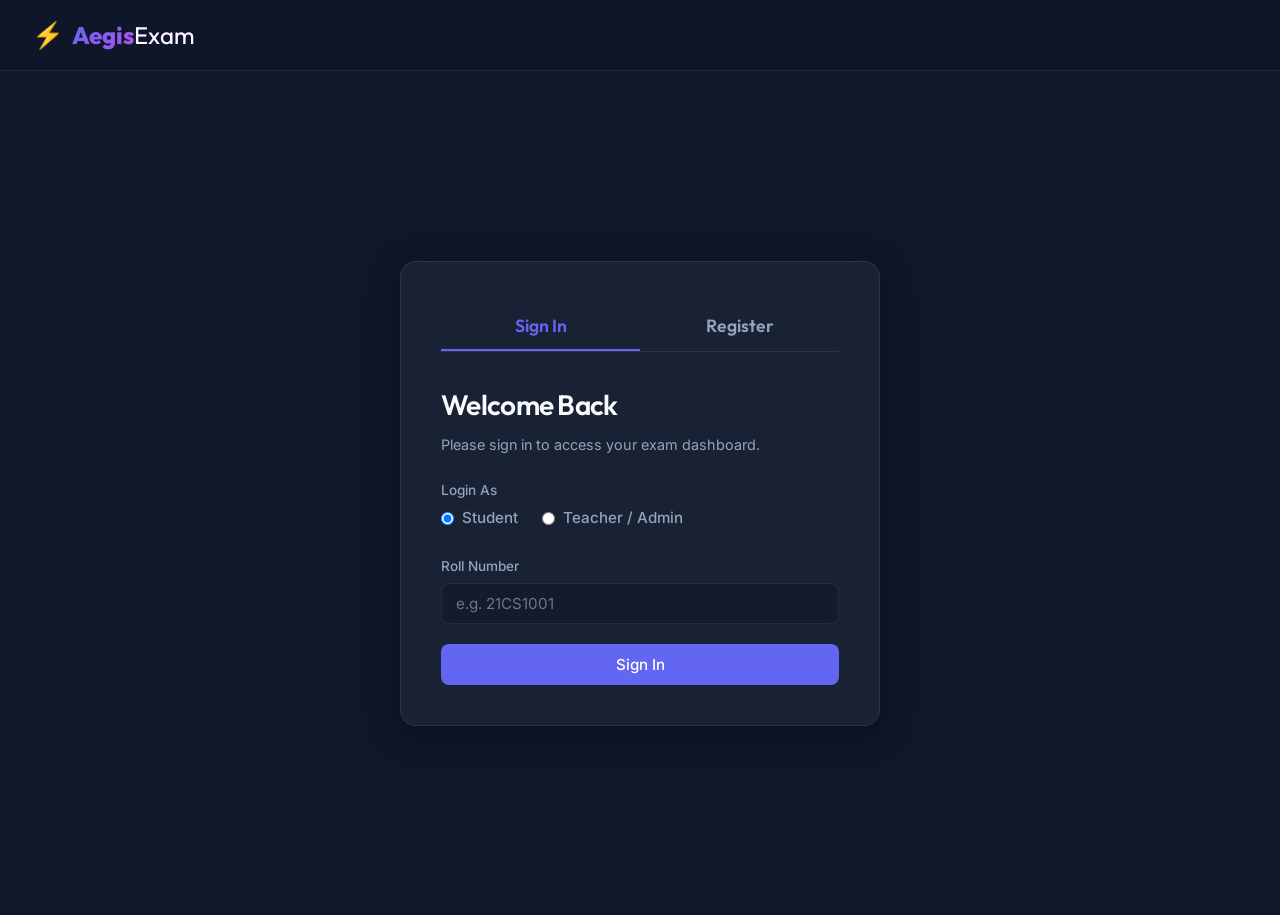
==== static/index.html @ 2f104bfb "Add cache-busting queries to styles and scripts" ====
<!DOCTYPE html>
<html lang="en">
<head>
    <meta charset="UTF-8">
    <meta name="viewport" content="width=device-width, initial-scale=1.0">
    <title>Secure Online Examination Portal</title>
    <!-- Google Fonts Outfit & Inter -->
    <link rel="preconnect" href="https://fonts.googleapis.com">
    <link rel="preconnect" href="https://fonts.gstatic.com" crossorigin>
    <link href="https://fonts.googleapis.com/css2?family=Inter:wght@300;400;500;600;700&family=Outfit:wght@400;500;600;700;800&display=swap" rel="stylesheet">
    <link rel="stylesheet" href="/static/css/styles.css?v=1.0.2">
</head>
<body class="dark-theme">
    <!-- Header/Navigation Bar -->
    <header class="app-header">
        <div class="logo">
            <span class="logo-icon">⚡</span>
            <span class="logo-text">Aegis<span>Exam</span></span>
        </div>
        <div class="header-right">
            <span id="connection-badge" class="badge badge-success hidden">Online</span>
            <span id="user-info" class="hidden">
                <span id="user-name">Loading...</span>
                <span id="user-role-badge" class="role-badge">Student</span>
            </span>
            <button id="logout-btn" class="btn btn-outline btn-sm hidden">Logout</button>
        </div>
    </header>

    <!-- Main Container -->
    <main class="app-container">
        
        <!-- ================= AUTH VIEW ================= -->
        <section id="view-auth" class="view">
            <div class="auth-card glass">
                <div class="auth-tabs">
                    <button class="auth-tab active" onclick="switchAuthTab('login')">Sign In</button>
                    <button class="auth-tab" onclick="switchAuthTab('register')">Register</button>
                </div>
                
                <!-- Login Form -->
                <form id="login-form" class="auth-form active">
                    <h2>Welcome Back</h2>
                    <p class="subtitle">Please sign in to access your exam dashboard.</p>
                    
                    <div class="form-group">
                        <label>Login As</label>
                        <div style="display: flex; gap: 1.5rem; margin-bottom: 1rem;">
                            <label style="display: inline-flex; align-items: center; gap: 0.5rem; cursor: pointer; font-size: 0.95rem;">
                                <input type="radio" name="login-role" value="student" checked onchange="toggleLoginFields('student')"> Student
                            </label>
                            <label style="display: inline-flex; align-items: center; gap: 0.5rem; cursor: pointer; font-size: 0.95rem;">
                                <input type="radio" name="login-role" value="teacher" onchange="toggleLoginFields('teacher')"> Teacher / Admin
                            </label>
                        </div>
                    </div>

                    <!-- Student Login Fields -->
                    <div id="login-student-fields">
                        <div class="form-group">
                            <label for="login-roll">Roll Number</label>
                            <input type="text" id="login-roll" required placeholder="e.g. 21CS1001">
                        </div>
                    </div>

                    <!-- Teacher Login Fields -->
                    <div id="login-teacher-fields" class="hidden">
                        <div class="form-group">
                            <label for="login-email">Email Address</label>
                            <input type="email" id="login-email" placeholder="name@college.edu">
                        </div>
                        <div class="form-group">
                            <label for="login-password">Password</label>
                            <input type="password" id="login-password" placeholder="••••••••">
                        </div>
                    </div>
                    
                    <button type="submit" class="btn btn-primary btn-block">Sign In</button>
                </form>

                <!-- Registration Form -->
                <form id="register-form" class="auth-form">
                    <h2>Create Account</h2>
                    <p class="subtitle">Join as a teacher to schedule exams, or as a student to take them.</p>
                    
                    <div class="form-group">
                        <label>Account Role</label>
                        <div class="role-selector" style="margin-bottom: 1.25rem;">
                            <label class="role-option">
                                <input type="radio" name="reg-role" value="student" checked onchange="toggleRegFields('student')">
                                <span class="role-box">
                                    <span class="role-title">Student</span>
                                    <span class="role-desc">Attempt assigned exams and view results</span>
                                </span>
                            </label>
                            <label class="role-option">
                                <input type="radio" name="reg-role" value="teacher" onchange="toggleRegFields('teacher')">
                                <span class="role-box">
                                    <span class="role-title">Teacher / Admin</span>
                                    <span class="role-desc">Create exams, manage questions, monitor live</span>
                                </span>
                            </label>
                        </div>
                    </div>

                    <div class="form-group">
                        <label for="reg-name">Full Name</label>
                        <input type="text" id="reg-name" required placeholder="John Doe">
                    </div>

                    <!-- Student Registration Fields -->
                    <div id="reg-student-fields">
                        <div class="form-group">
                            <label for="reg-roll">Roll Number</label>
                            <input type="text" id="reg-roll" required placeholder="e.g. 21CS1001">
                        </div>
                        <div class="form-row">
                            <div class="form-group col-6">
                                <label for="reg-section">Section</label>
                                <input type="text" id="reg-section" required placeholder="e.g. A">
                            </div>
                            <div class="form-group col-6">
                                <label for="reg-year">Year</label>
                                <input type="text" id="reg-year" required placeholder="e.g. 3rd Year">
                            </div>
                        </div>
                    </div>

                    <!-- Teacher Registration Fields -->
                    <div id="reg-teacher-fields" class="hidden">
                        <div class="form-group">
                            <label for="reg-email">Email Address</label>
                            <input type="email" id="reg-email" placeholder="john.doe@college.edu">
                        </div>
                        <div class="form-group">
                            <label for="reg-password">Password</label>
                            <input type="password" id="reg-password" placeholder="Min 6 characters">
                        </div>
                    </div>

                    <button type="submit" class="btn btn-primary btn-block">Register Account</button>
                </form>
            </div>
        </section>

        <!-- ================= STUDENT DASHBOARD ================= -->
        <section id="view-student-dash" class="view hidden">
            <div class="dashboard-header">
                <div>
                    <h1>Student Portal</h1>
                    <p class="subtitle">View and attempt your scheduled exams.</p>
                </div>
            </div>
            <div id="student-exam-list" class="grid-container">
                <!-- Exam Cards dynamic -->
            </div>
        </section>

        <!-- ================= STUDENT EXAM SCREEN ================= -->
        <section id="view-student-exam" class="view hidden">
            <!-- Fullscreen Prompt Overlay -->
            <div id="fullscreen-overlay" class="overlay glass hidden">
                <div class="modal-card text-center">
                    <h2>Mandatory Fullscreen Mode</h2>
                    <p>This examination requires you to enter full-screen mode to prevent cheating.</p>
                    <p class="warning-text">⚠️ Exiting fullscreen or changing tabs at any point will automatically submit your exam.</p>
                    <button id="enter-fullscreen-btn" class="btn btn-primary">Enter Fullscreen & Begin</button>
                </div>
            </div>

            <!-- Main Test UI -->
            <div class="exam-layout">
                <div class="exam-main">
                    <div class="exam-navbar glass">
                        <div class="exam-title-info">
                            <h2 id="student-exam-title">Exam Title</h2>
                            <span class="badge badge-info" id="student-exam-meta">Q1 of 10</span>
                        </div>
                        <div class="exam-timer-container">
                            <span class="timer-label">Time Remaining:</span>
                            <span id="exam-timer" class="timer-val">00:00:00</span>
                        </div>
                    </div>

                    <!-- Question Card -->
                    <div id="question-card" class="question-card glass">
                        <div class="question-header">
                            <span class="question-num" id="q-num-badge">Question 1</span>
                            <span class="question-marks" id="q-marks-badge">Marks: 1.0</span>
                        </div>
                        
                        <div class="question-body">
                            <p id="question-text" class="question-text">Loading question...</p>
                            <div id="question-image-container" class="question-image-container hidden">
                                <img id="question-image" src="" alt="Question diagram">
                            </div>
                        </div>

                        <div class="question-options" id="options-container">
                            <!-- Shuffled options will go here -->
                        </div>
                    </div>

                    <!-- Bottom Nav Controls -->
                    <div class="exam-controls">
                        <button id="prev-q-btn" class="btn btn-outline">Previous</button>
                        <button id="mark-review-btn" class="btn btn-warning-outline">Mark for Review</button>
                        <button id="save-next-btn" class="btn btn-primary">Save & Next</button>
                        <button id="submit-exam-btn" class="btn btn-danger">Submit Exam</button>
                    </div>
                </div>

                <!-- Right Side Question Navigator -->
                <div class="exam-sidebar glass">
                    <h3>Exam Navigator</h3>
                    <div class="nav-legend">
                        <span class="legend-item"><span class="legend-dot status-answered"></span> Answered</span>
                        <span class="legend-item"><span class="legend-dot status-unanswered"></span> Unanswered</span>
                        <span class="legend-item"><span class="legend-dot status-review"></span> Review</span>
                    </div>
                    <div class="question-grid" id="question-grid">
                        <!-- Navigation Grid 1 2 3 ... -->
                    </div>
                    <div class="sidebar-footer">
                        <div class="student-profile-summary">
                            <p><strong>Candidate:</strong> <span id="candidate-name">Student</span></p>
                            <p><strong>Status:</strong> <span id="exam-conn-status">Syncing...</span></p>
                        </div>
                    </div>
                </div>
            </div>
        </section>

        <!-- ================= STUDENT RESULT SCREEN ================= -->
        <section id="view-student-result" class="view hidden">
            <div class="result-container">
                <div class="result-header glass text-center">
                    <div class="result-icon-badge" id="result-icon">🎓</div>
                    <h1 id="result-exam-title">Exam Completed</h1>
                    <p class="subtitle" id="result-submission-msg">Your attempt has been successfully evaluated.</p>
                    
                    <div class="score-radial-container">
                        <div class="score-circle">
                            <span class="score-num" id="result-score">0.0 / 0.0</span>
                            <span class="score-pct" id="result-percentage">0%</span>
                        </div>
                    </div>
                </div>

                <div class="stats-grid">
                    <div class="stat-card glass">
                        <span class="stat-val" id="stat-total-q">0</span>
                        <span class="stat-lbl">Total Questions</span>
                    </div>
                    <div class="stat-card glass">
                        <span class="stat-val text-success" id="stat-correct-q">0</span>
                        <span class="stat-lbl">Correct Answers</span>
                    </div>
                    <div class="stat-card glass">
                        <span class="stat-val text-danger" id="stat-incorrect-q">0</span>
                        <span class="stat-lbl">Wrong Answers</span>
                    </div>
                    <div class="stat-card glass">
                        <span class="stat-val text-warning" id="stat-unattempted-q">0</span>
                        <span class="stat-lbl">Unattempted</span>
                    </div>
                    <div class="stat-card glass">
                        <span class="stat-val" id="stat-time-taken">0s</span>
                        <span class="stat-lbl">Time Taken</span>
                    </div>
                    <div class="stat-card glass">
                        <span class="stat-val text-danger" id="stat-violations">0</span>
                        <span class="stat-lbl">Violations logged</span>
                    </div>
                </div>

                <div class="result-actions text-center">
                    <button class="btn btn-primary" onclick="showView('student-dash')">Back to Dashboard</button>
                    <button class="btn btn-outline" id="review-answers-btn">Review Answers Detailed</button>
                </div>

                <div id="detailed-answers-review" class="detailed-review hidden">
                    <h2>Question-by-Question Review</h2>
                    <div id="review-questions-container">
                        <!-- Questions, correct answers, explanations -->
                    </div>
                </div>
            </div>
        </section>

        <!-- ================= TEACHER DASHBOARD ================= -->
        <section id="view-teacher-dash" class="view hidden">
            <div class="dashboard-header">
                <div>
                    <h1>Teacher Dashboard</h1>
                    <p class="subtitle">Manage exams, customize question banks, and monitor live attempts.</p>
                </div>
                <div class="header-actions">
                    <button class="btn btn-primary" onclick="openCreateExamModal()">➕ Create Exam</button>
                    <button class="btn btn-outline" onclick="openQuestionBank()">🗄️ Question Bank</button>
                </div>
            </div>

            <!-- Exam Manager Table -->
            <div class="table-container glass">
                <table class="data-table">
                    <thead>
                        <tr>
                            <th>Exam Details</th>
                            <th>Duration</th>
                            <th>Total Marks</th>
                            <th>Questions</th>
                            <th>Status</th>
                            <th>Actions</th>
                        </tr>
                    </thead>
                    <tbody id="teacher-exams-tbody">
                        <!-- Exam rows dynamic -->
                    </tbody>
                </table>
            </div>
        </section>

        <!-- ================= TEACHER MONITOR SCREEN ================= -->
        <section id="view-teacher-monitor" class="view hidden">
            <div class="dashboard-header">
                <div>
                    <button class="btn btn-outline btn-sm mb-1" onclick="showView('teacher-dash')">← Back to Dashboard</button>
                    <h1 id="monitor-exam-title">Live Monitoring</h1>
                    <p class="subtitle">Real-time supervision of active candidate attempts.</p>
                </div>
                <div style="display: flex; flex-direction: column; align-items: flex-end; gap: 0.75rem;">
                    <div class="monitor-stats glass">
                        <div class="m-stat">
                            <span class="m-val" id="monitor-active-count">0</span>
                            <span class="m-lbl">Active Students</span>
                        </div>
                        <div class="m-stat">
                            <span class="m-val" id="monitor-submitted-count">0</span>
                            <span class="m-lbl">Submitted</span>
                        </div>
                    </div>
                    <button class="btn btn-outline btn-sm" onclick="exportMonitorCSV()">📥 Export Results (CSV)</button>
                </div>
            </div>

            <div class="table-container glass">
                <table class="data-table">
                    <thead>
                        <tr>
                            <th>Student</th>
                            <th>Status</th>
                            <th>Started</th>
                            <th>Submitted</th>
                            <th>Final Score</th>
                            <th>Violation Flag</th>
                            <th>Actions</th>
                        </tr>
                    </thead>
                    <tbody id="monitor-students-tbody">
                        <!-- Monitoring rows dynamic -->
                    </tbody>
                </table>
            </div>
        </section>

        <!-- ================= MODALS ================= -->

        <!-- Create/Edit Exam Modal -->
        <div id="exam-modal" class="overlay glass hidden">
            <div class="modal-card">
                <div class="modal-header">
                    <h2 id="exam-modal-title">Create New Examination</h2>
                    <button class="modal-close" onclick="closeExamModal()">×</button>
                </div>
                <form id="exam-form" onsubmit="saveExam(event)">
                    <input type="hidden" id="edit-exam-id">
                    <div class="form-group">
                        <label for="exam-title">Exam Title</label>
                        <input type="text" id="exam-title" required placeholder="e.g. Midterm Physics 101">
                    </div>
                    <div class="form-group">
                        <label for="exam-desc">Description</label>
                        <textarea id="exam-desc" rows="2" placeholder="Instructions or details..."></textarea>
                    </div>
                    <div class="form-row">
                        <div class="form-group col-6">
                            <label for="exam-duration">Duration (Minutes)</label>
                            <input type="number" id="exam-duration" required min="1" placeholder="90">
                        </div>
                        <div class="form-group col-6">
                            <label for="exam-marks">Total Marks</label>
                            <input type="number" id="exam-marks" step="0.5" required min="1" placeholder="100">
                        </div>
                    </div>
                    <div class="form-row">
                        <div class="form-group col-6">
                            <label for="exam-negative">Negative Marking per Question</label>
                            <input type="number" id="exam-negative" step="0.05" min="0" placeholder="0.25">
                        </div>
                        <div class="form-group col-6">
                            <label for="exam-status">Exam Status</label>
                            <select id="exam-status">
                                <option value="draft">Draft</option>
                                <option value="scheduled">Scheduled</option>
                                <option value="live">Live</option>
                                <option value="ended">Ended</option>
                            </select>
                        </div>
                    </div>
                    <button type="submit" class="btn btn-primary btn-block mt-1">Save Exam</button>
                </form>
            </div>
        </div>

        <!-- Question Bank / Question Manager Modal -->
        <div id="qmanager-modal" class="overlay glass hidden">
            <div class="modal-card modal-lg">
                <div class="modal-header">
                    <h2 id="qmanager-title">Manage Exam Questions</h2>
                    <button class="modal-close" onclick="closeQManager()">×</button>
                </div>
                
                <div class="qmanager-layout">
                    <div class="qmanager-sidebar">
                        <button class="btn btn-primary btn-block mb-1" onclick="openAddQuestionForm()">➕ Add Question</button>
                        <div class="header-actions mb-1">
                            <button class="btn btn-outline btn-xs" onclick="exportQuestions()">📥 Export</button>
                            <button class="btn btn-outline btn-xs" onclick="triggerImport()">📤 Import</button>
                            <input type="file" id="import-file-input" class="hidden" accept=".json" onchange="importQuestions(event)">
                        </div>
                        <div class="questions-list-sidebar" id="qmanager-list">
                            <!-- Question sidebar items -->
                        </div>
                    </div>

                    <div class="qmanager-main">
                        <div id="qmanager-placeholder" class="text-center p-3">
                            <p>Select a question from the list to edit, or click <strong>Add Question</strong> to create a new one.</p>
                        </div>
                        
                        <form id="question-form" class="hidden" onsubmit="saveQuestion(event)">
                            <input type="hidden" id="question-edit-id">
                            
                            <div class="form-group">
                                <label for="q-text">Question Text (Markdown/Code styling supported)</label>
                                <textarea id="q-text" rows="3" required placeholder="Write the question statement here..."></textarea>
                            </div>

                            <div class="form-row">
                                <div class="form-group col-4">
                                    <label for="q-marks">Marks</label>
                                    <input type="number" id="q-marks" step="0.5" required min="0.5" value="1.0">
                                </div>
                                <div class="form-group col-4">
                                    <label for="q-neg-marks">Negative Marks</label>
                                    <input type="number" id="q-neg-marks" step="0.05" min="0" value="0.0">
                                </div>
                                <div class="form-group col-4">
                                    <label for="q-difficulty">Difficulty</label>
                                    <select id="q-difficulty">
                                        <option value="easy">Easy</option>
                                        <option value="medium" selected>Medium</option>
                                        <option value="hard">Hard</option>
                                    </select>
                                </div>
                            </div>

                            <div class="form-group">
                                <label>Options (Provide exactly 4 options)</label>
                                <div class="options-inputs">
                                    <div class="option-input-row">
                                        <span class="opt-lbl">A</span>
                                        <input type="text" id="q-opt-a" required placeholder="Option A text">
                                    </div>
                                    <div class="option-input-row">
                                        <span class="opt-lbl">B</span>
                                        <input type="text" id="q-opt-b" required placeholder="Option B text">
                                    </div>
                                    <div class="option-input-row">
                                        <span class="opt-lbl">C</span>
                                        <input type="text" id="q-opt-c" required placeholder="Option C text">
                                    </div>
                                    <div class="option-input-row">
                                        <span class="opt-lbl">D</span>
                                        <input type="text" id="q-opt-d" required placeholder="Option D text">
                                    </div>
                                </div>
                            </div>

                            <div class="form-group">
                                <label for="q-correct">Correct Option</label>
                                <select id="q-correct" required>
                                    <option value="">Select Correct Option</option>
                                    <option value="A">Option A</option>
                                    <option value="B">Option B</option>
                                    <option value="C">Option C</option>
                                    <option value="D">Option D</option>
                                </select>
                            </div>

                            <div class="form-group">
                                <label for="q-explanation">Optional Explanation (shown after submission)</label>
                                <textarea id="q-explanation" rows="2" placeholder="Detailed explanation..."></textarea>
                            </div>
                            
                            <div class="form-row">
                                <div class="form-group col-6">
                                    <label for="q-topic">Topic/Subject</label>
                                    <input type="text" id="q-topic" placeholder="e.g. Mechanics">
                                </div>
                                <div class="form-group col-6">
                                    <label for="q-image">Optional Image (Base64 URL)</label>
                                    <input type="text" id="q-image" placeholder="data:image/png;base64,...">
                                </div>
                            </div>

                            <div class="form-actions mt-1">
                                <button type="submit" class="btn btn-primary">Save Question</button>
                                <button type="button" class="btn btn-danger-outline" id="delete-q-btn" onclick="deleteQuestion()">Delete</button>
                            </div>
                        </form>
                    </div>
                </div>
            </div>
        </div>

    </main>

    <!-- Global Toast Notifications -->
    <div id="toast-container" class="toast-container"></div>

    <!-- Confirmation Modal Dialog -->
    <div id="confirm-modal" class="overlay glass hidden">
        <div class="modal-card confirm-card text-center">
            <h2 id="confirm-title">Are you sure?</h2>
            <p id="confirm-msg">Please confirm this action.</p>
            <div class="confirm-actions">
                <button id="confirm-cancel-btn" class="btn btn-outline">Cancel</button>
                <button id="confirm-ok-btn" class="btn btn-danger">Confirm</button>
            </div>
        </div>
    </div>

    <!-- Scripts -->
    <script src="/static/js/app.js?v=1.0.2"></script>
    <script src="/static/js/student.js?v=1.0.2"></script>
    <script src="/static/js/teacher.js?v=1.0.2"></script>
</body>
</html>
---- static/css/styles.css ----
/* ================= GLOBAL VARIABLES & THEME ================= */
:root {
    --bg-dark: #0f172a;
    --bg-card: rgba(30, 41, 59, 0.7);
    --bg-card-hover: rgba(30, 41, 59, 0.9);
    --border-color: rgba(255, 255, 255, 0.08);
    
    --primary: #6366f1;
    --primary-glow: rgba(99, 102, 241, 0.15);
    --primary-hover: #4f46e5;
    
    --accent: #d946ef;
    --accent-glow: rgba(217, 70, 239, 0.15);
    
    --text-main: #f8fafc;
    --text-muted: #94a3b8;
    
    --success: #10b981;
    --warning: #f59e0b;
    --danger: #ef4444;
    
    --font-heading: 'Outfit', 'Inter', sans-serif;
    --font-body: 'Inter', sans-serif;
    
    --glass-shadow: 0 8px 32px 0 rgba(0, 0, 0, 0.37);
    --card-radius: 16px;
    --btn-radius: 8px;
    --transition-speed: 0.25s;
}

/* ================= BASIC RESET & LAYOUT ================= */
* {
    box-sizing: border-box;
    margin: 0;
    padding: 0;
}

body {
    background-color: var(--bg-dark);
    color: var(--text-main);
    font-family: var(--font-body);
    min-height: 100vh;
    display: flex;
    flex-direction: column;
    overflow-x: hidden;
    line-height: 1.5;
}

h1, h2, h3, h4, h5, h6 {
    font-family: var(--font-heading);
    font-weight: 600;
    letter-spacing: -0.025em;
}

/* ================= APP LAYOUT ================= */
.app-header {
    display: flex;
    justify-content: space-between;
    align-items: center;
    padding: 1rem 2rem;
    border-bottom: 1px solid var(--border-color);
    background-color: rgba(15, 23, 42, 0.8);
    backdrop-filter: blur(12px);
    position: sticky;
    top: 0;
    z-index: 100;
}

.logo {
    display: flex;
    align-items: center;
    gap: 0.5rem;
    font-size: 1.5rem;
    font-family: var(--font-heading);
    font-weight: 800;
}

.logo-icon {
    font-size: 1.6rem;
}

.logo-text {
    background: linear-gradient(135deg, var(--primary) 0%, var(--accent) 100%);
    -webkit-background-clip: text;
    -webkit-text-fill-color: transparent;
}

.logo-text span {
    font-weight: 400;
    color: var(--text-main);
    -webkit-text-fill-color: var(--text-main);
}

.header-right {
    display: flex;
    align-items: center;
    gap: 1.5rem;
}

#user-info {
    display: flex;
    align-items: center;
    gap: 0.75rem;
    font-size: 0.9rem;
}

#user-name {
    font-weight: 600;
}

.app-container {
    flex: 1;
    max-width: 1200px;
    width: 100%;
    margin: 0 auto;
    padding: 2rem 1.5rem;
}

/* ================= UI HELPER CLASSES ================= */
.view {
    display: block;
    animation: fadeIn 0.4s ease-in-out;
}

.hidden {
    display: none !important;
}

.text-center { text-align: center; }
.mb-1 { margin-bottom: 1rem; }
.mt-1 { margin-top: 1rem; }
.p-3 { padding: 3rem; }
.col-6 { width: 50%; }
.col-4 { width: 33.33%; }
.form-row {
    display: flex;
    gap: 1rem;
}

.glass {
    background: var(--bg-card);
    backdrop-filter: blur(16px);
    border: 1px solid var(--border-color);
    box-shadow: var(--glass-shadow);
    border-radius: var(--card-radius);
}

/* ================= BADGES ================= */
.badge {
    display: inline-block;
    padding: 0.25rem 0.6rem;
    border-radius: 9999px;
    font-size: 0.75rem;
    font-weight: 600;
    text-transform: uppercase;
}
.badge-success { background-color: rgba(16, 185, 129, 0.15); color: var(--success); border: 1px solid rgba(16, 185, 129, 0.3); }
.badge-info { background-color: rgba(99, 102, 241, 0.15); color: var(--primary); border: 1px solid rgba(99, 102, 241, 0.3); }
.badge-warning { background-color: rgba(245, 158, 11, 0.15); color: var(--warning); border: 1px solid rgba(245, 158, 11, 0.3); }
.badge-danger { background-color: rgba(239, 68, 68, 0.15); color: var(--danger); border: 1px solid rgba(239, 68, 68, 0.3); }

.role-badge {
    font-size: 0.75rem;
    background-color: var(--primary-glow);
    border: 1px solid var(--primary);
    color: var(--primary);
    padding: 0.15rem 0.5rem;
    border-radius: 4px;
    font-weight: 500;
}

/* ================= BUTTONS ================= */
.btn {
    display: inline-flex;
    align-items: center;
    justify-content: center;
    font-family: var(--font-body);
    font-weight: 500;
    font-size: 0.95rem;
    padding: 0.6rem 1.2rem;
    border-radius: var(--btn-radius);
    border: 1px solid transparent;
    cursor: pointer;
    transition: all var(--transition-speed) ease;
    gap: 0.5rem;
}

.btn-sm {
    padding: 0.4rem 0.8rem;
    font-size: 0.85rem;
}

.btn-xs {
    padding: 0.25rem 0.5rem;
    font-size: 0.75rem;
}

.btn-block {
    display: flex;
    width: 100%;
}

.btn-primary {
    background-color: var(--primary);
    color: white;
}
.btn-primary:hover {
    background-color: var(--primary-hover);
    box-shadow: 0 0 15px var(--primary-glow);
}

.btn-outline {
    background-color: transparent;
    border-color: var(--text-muted);
    color: var(--text-main);
}
.btn-outline:hover {
    background-color: rgba(255, 255, 255, 0.05);
}

.btn-danger {
    background-color: var(--danger);
    color: white;
}
.btn-danger:hover {
    background-color: #dc2626;
}

.btn-danger-outline {
    background-color: transparent;
    border-color: var(--danger);
    color: var(--danger);
}
.btn-danger-outline:hover {
    background-color: rgba(239, 68, 68, 0.1);
}

.btn-warning-outline {
    background-color: transparent;
    border-color: var(--warning);
    color: var(--warning);
}
.btn-warning-outline:hover {
    background-color: rgba(245, 158, 11, 0.1);
}

/* ================= AUTHENTICATION ================= */
#view-auth {
    display: flex;
    justify-content: center;
    align-items: center;
    min-height: calc(100vh - 120px);
}

.auth-card {
    width: 100%;
    max-width: 480px;
    padding: 2.5rem;
}

.auth-tabs {
    display: flex;
    border-bottom: 1px solid var(--border-color);
    margin-bottom: 2rem;
}

.auth-tab {
    flex: 1;
    padding: 0.75rem;
    background: none;
    border: none;
    border-bottom: 2px solid transparent;
    color: var(--text-muted);
    font-family: var(--font-heading);
    font-weight: 600;
    font-size: 1.1rem;
    cursor: pointer;
    transition: all var(--transition-speed) ease;
}

.auth-tab.active {
    color: var(--primary);
    border-bottom-color: var(--primary);
}

.auth-form {
    display: none;
}

.auth-form.active {
    display: block;
}

.auth-form h2 {
    font-size: 1.75rem;
    margin-bottom: 0.5rem;
}

.subtitle {
    color: var(--text-muted);
    font-size: 0.9rem;
    margin-bottom: 1.5rem;
}

/* ================= FORM INPUTS ================= */
.form-group {
    margin-bottom: 1.25rem;
}

.form-group label {
    display: block;
    margin-bottom: 0.4rem;
    font-size: 0.85rem;
    font-weight: 500;
    color: var(--text-muted);
}

input[type="text"],
input[type="email"],
input[type="password"],
input[type="number"],
textarea,
select {
    width: 100%;
    padding: 0.65rem 0.85rem;
    border-radius: var(--btn-radius);
    border: 1px solid var(--border-color);
    background-color: rgba(15, 23, 42, 0.5);
    color: var(--text-main);
    font-family: var(--font-body);
    font-size: 0.95rem;
    outline: none;
    transition: all var(--transition-speed) ease;
}

input:focus, textarea:focus, select:focus {
    border-color: var(--primary);
    box-shadow: 0 0 0 3px var(--primary-glow);
}

/* Role Selector Radios */
.role-selector {
    display: flex;
    flex-direction: column;
    gap: 0.75rem;
}

.role-option {
    cursor: pointer;
}

.role-option input[type="radio"] {
    display: none;
}

.role-box {
    display: block;
    padding: 0.75rem 1rem;
    border: 1px solid var(--border-color);
    border-radius: var(--btn-radius);
    background-color: rgba(30, 41, 59, 0.3);
    transition: all var(--transition-speed) ease;
}

.role-option input[type="radio"]:checked + .role-box {
    border-color: var(--primary);
    background-color: var(--primary-glow);
}

.role-title {
    display: block;
    font-family: var(--font-heading);
    font-weight: 600;
    font-size: 1rem;
    color: var(--text-main);
}

.role-desc {
    display: block;
    font-size: 0.8rem;
    color: var(--text-muted);
    margin-top: 0.2rem;
}

/* ================= EXAM CARDS GRID ================= */
.dashboard-header {
    display: flex;
    justify-content: space-between;
    align-items: center;
    margin-bottom: 2rem;
    gap: 1.5rem;
    flex-wrap: wrap;
}

.header-actions {
    display: flex;
    gap: 0.75rem;
}

.grid-container {
    display: grid;
    grid-template-columns: repeat(auto-fill, minmax(320px, 1fr));
    gap: 1.5rem;
}

.exam-card {
    padding: 1.5rem;
    display: flex;
    flex-direction: column;
    height: 100%;
    transition: all var(--transition-speed) ease;
}

.exam-card:hover {
    transform: translateY(-4px);
    background: var(--bg-card-hover);
    border-color: rgba(99, 102, 241, 0.2);
}

.exam-card h3 {
    font-size: 1.25rem;
    margin-bottom: 0.5rem;
}

.exam-card-description {
    font-size: 0.9rem;
    color: var(--text-muted);
    margin-bottom: 1.25rem;
    flex-grow: 1;
}

.exam-card-meta {
    display: grid;
    grid-template-columns: repeat(2, 1fr);
    gap: 0.75rem;
    margin-bottom: 1.5rem;
    font-size: 0.85rem;
}

.meta-item {
    display: flex;
    flex-direction: column;
}

.meta-item .lbl {
    color: var(--text-muted);
    font-size: 0.75rem;
}

.meta-item .val {
    font-weight: 600;
}

/* ================= TABLES ================= */
.table-container {
    overflow-x: auto;
    width: 100%;
}

.data-table {
    width: 100%;
    border-collapse: collapse;
    text-align: left;
    font-size: 0.9rem;
}

.data-table th, .data-table td {
    padding: 1rem 1.25rem;
    border-bottom: 1px solid var(--border-color);
}

.data-table th {
    font-family: var(--font-heading);
    font-weight: 600;
    color: var(--text-muted);
    background-color: rgba(30, 41, 59, 0.4);
}

.data-table tbody tr {
    transition: background-color var(--transition-speed) ease;
}

.data-table tbody tr:hover {
    background-color: rgba(255, 255, 255, 0.02);
}

.exam-title-row {
    font-weight: 600;
    font-size: 1rem;
}

.exam-desc-row {
    font-size: 0.75rem;
    color: var(--text-muted);
}

/* ================= EXAM WORKSPACE ================= */
.exam-layout {
    display: grid;
    grid-template-columns: 1fr 280px;
    gap: 1.5rem;
    align-items: start;
    margin-top: 1rem;
}

.exam-main {
    display: flex;
    flex-direction: column;
    gap: 1.5rem;
}

.exam-navbar {
    display: flex;
    justify-content: space-between;
    align-items: center;
    padding: 1rem 1.5rem;
}

.exam-title-info h2 {
    font-size: 1.25rem;
}

.exam-timer-container {
    display: flex;
    align-items: center;
    gap: 0.75rem;
}

.timer-label {
    font-size: 0.85rem;
    color: var(--text-muted);
}

.timer-val {
    font-family: monospace;
    font-size: 1.5rem;
    font-weight: 700;
    color: var(--text-main);
    background-color: rgba(15, 23, 42, 0.6);
    padding: 0.2rem 0.6rem;
    border-radius: 4px;
    letter-spacing: 0.05em;
}

.timer-warn {
    color: var(--warning);
    animation: flash 1s infinite alternate;
}

.timer-danger {
    color: var(--danger);
    animation: flash 0.5s infinite alternate;
}

/* Question Card */
.question-card {
    padding: 2rem;
}

.question-header {
    display: flex;
    justify-content: space-between;
    align-items: center;
    margin-bottom: 1.5rem;
    border-bottom: 1px solid var(--border-color);
    padding-bottom: 0.75rem;
}

.question-num {
    font-family: var(--font-heading);
    font-weight: 700;
    font-size: 1.2rem;
    color: var(--primary);
}

.question-marks {
    font-size: 0.85rem;
    color: var(--text-muted);
}

.question-body {
    margin-bottom: 2rem;
}

.question-text {
    font-size: 1.1rem;
    white-space: pre-wrap;
}

.question-image-container {
    margin-top: 1rem;
    max-height: 300px;
    overflow: hidden;
    border-radius: 8px;
    border: 1px solid var(--border-color);
}

.question-image-container img {
    width: 100%;
    object-fit: contain;
}

/* Options */
.question-options {
    display: flex;
    flex-direction: column;
    gap: 0.75rem;
}

.option-btn {
    display: flex;
    align-items: center;
    padding: 1rem 1.25rem;
    border-radius: var(--btn-radius);
    border: 1px solid var(--border-color);
    background-color: rgba(30, 41, 59, 0.4);
    color: var(--text-main);
    cursor: pointer;
    font-family: var(--font-body);
    font-size: 0.95rem;
    transition: all var(--transition-speed) ease;
    width: 100%;
    text-align: left;
}

.option-btn:hover {
    background-color: rgba(30, 41, 59, 0.7);
    border-color: var(--primary);
}

.option-btn.selected {
    background-color: var(--primary-glow);
    border-color: var(--primary);
    box-shadow: 0 0 10px rgba(99, 102, 241, 0.1);
}

.option-label {
    display: inline-flex;
    align-items: center;
    justify-content: center;
    width: 28px;
    height: 28px;
    border-radius: 50%;
    background-color: rgba(15, 23, 42, 0.6);
    margin-right: 1rem;
    font-weight: 700;
    font-size: 0.85rem;
}

.option-btn.selected .option-label {
    background-color: var(--primary);
    color: white;
}

/* Controls */
.exam-controls {
    display: flex;
    justify-content: space-between;
    gap: 1rem;
}

/* Sidebar Question Navigator */
.exam-sidebar {
    padding: 1.5rem;
}

.exam-sidebar h3 {
    font-size: 1.1rem;
    margin-bottom: 1rem;
    border-bottom: 1px solid var(--border-color);
    padding-bottom: 0.5rem;
}

.nav-legend {
    display: flex;
    flex-wrap: wrap;
    gap: 0.75rem;
    margin-bottom: 1.25rem;
    font-size: 0.75rem;
    color: var(--text-muted);
}

.legend-item {
    display: flex;
    align-items: center;
    gap: 0.25rem;
}

.legend-dot {
    width: 10px;
    height: 10px;
    border-radius: 50%;
}

.status-answered { background-color: var(--success); }
.status-unanswered { background-color: rgba(255, 255, 255, 0.15); }
.status-review { background-color: var(--warning); }

.question-grid {
    display: grid;
    grid-template-columns: repeat(5, 1fr);
    gap: 0.5rem;
    margin-bottom: 1.5rem;
}

.grid-num {
    aspect-ratio: 1;
    display: flex;
    align-items: center;
    justify-content: center;
    border-radius: 6px;
    background-color: rgba(255, 255, 255, 0.05);
    border: 1px solid var(--border-color);
    font-weight: 600;
    font-size: 0.9rem;
    cursor: pointer;
    transition: all var(--transition-speed) ease;
}

.grid-num:hover {
    border-color: var(--primary);
    background-color: rgba(255, 255, 255, 0.1);
}

.grid-num.current {
    border-color: var(--primary);
    box-shadow: 0 0 8px var(--primary);
}

.grid-num.answered {
    background-color: rgba(16, 185, 129, 0.2);
    border-color: var(--success);
    color: var(--success);
}

.grid-num.review {
    background-color: rgba(245, 158, 11, 0.25);
    border-color: var(--warning);
    color: var(--warning);
}

.sidebar-footer {
    border-top: 1px solid var(--border-color);
    padding-top: 1rem;
    font-size: 0.8rem;
    color: var(--text-muted);
}

/* ================= RESULTS VIEW ================= */
.result-container {
    max-width: 800px;
    margin: 0 auto;
    display: flex;
    flex-direction: column;
    gap: 2rem;
}

.result-header {
    padding: 3rem;
    position: relative;
    overflow: hidden;
}

.result-icon-badge {
    font-size: 3rem;
    margin-bottom: 1rem;
}

.score-radial-container {
    display: flex;
    justify-content: center;
    margin-top: 1.5rem;
}

.score-circle {
    width: 140px;
    height: 140px;
    border-radius: 50%;
    border: 4px solid var(--primary);
    display: flex;
    flex-direction: column;
    justify-content: center;
    align-items: center;
    background-color: rgba(15, 23, 42, 0.6);
    box-shadow: 0 0 20px var(--primary-glow);
}

.score-num {
    font-size: 1.25rem;
    font-weight: 700;
}

.score-pct {
    font-size: 1.75rem;
    font-weight: 800;
    color: var(--accent);
}

.stats-grid {
    display: grid;
    grid-template-columns: repeat(auto-fit, minmax(120px, 1fr));
    gap: 1rem;
}

.stat-card {
    padding: 1rem;
    display: flex;
    flex-direction: column;
    align-items: center;
    justify-content: center;
    text-align: center;
}

.stat-val {
    font-size: 1.5rem;
    font-weight: 700;
}

.stat-lbl {
    font-size: 0.75rem;
    color: var(--text-muted);
    margin-top: 0.25rem;
}

.text-success { color: var(--success); }
.text-danger { color: var(--danger); }
.text-warning { color: var(--warning); }

.result-actions {
    display: flex;
    justify-content: center;
    gap: 1rem;
}

.detailed-review {
    animation: slideDown 0.4s ease-out;
}

.detailed-review h2 {
    font-size: 1.35rem;
    margin-bottom: 1.5rem;
}

.review-q-item {
    margin-bottom: 1.5rem;
    padding: 1.5rem;
}

.review-q-status {
    float: right;
}

.review-options {
    display: flex;
    flex-direction: column;
    gap: 0.5rem;
    margin: 1rem 0;
}

.review-opt {
    padding: 0.5rem 0.75rem;
    border-radius: 4px;
    border: 1px solid var(--border-color);
}

.review-opt.correct {
    background-color: rgba(16, 185, 129, 0.1);
    border-color: var(--success);
    color: var(--success);
}

.review-opt.incorrect {
    background-color: rgba(239, 68, 68, 0.1);
    border-color: var(--danger);
    color: var(--danger);
}

.review-explanation {
    margin-top: 1rem;
    padding-top: 0.75rem;
    border-top: 1px dotted var(--border-color);
    font-size: 0.85rem;
    color: var(--text-muted);
}

/* ================= MODALS & OVERLAYS ================= */
.overlay {
    position: fixed;
    top: 0;
    left: 0;
    right: 0;
    bottom: 0;
    background-color: rgba(15, 23, 42, 0.7);
    z-index: 1000;
    display: flex;
    justify-content: center;
    align-items: center;
    animation: fadeIn 0.2s ease-out;
}

.modal-card {
    background-color: #1e293b;
    border: 1px solid var(--border-color);
    border-radius: var(--card-radius);
    padding: 2rem;
    width: 90%;
    max-width: 500px;
    box-shadow: 0 20px 25px -5px rgba(0, 0, 0, 0.5);
    position: relative;
}

.modal-lg {
    max-width: 900px;
    height: 80vh;
    display: flex;
    flex-direction: column;
}

.modal-header {
    display: flex;
    justify-content: space-between;
    align-items: center;
    margin-bottom: 1.5rem;
}

.modal-close {
    background: none;
    border: none;
    color: var(--text-muted);
    font-size: 1.75rem;
    cursor: pointer;
}

.confirm-card {
    max-width: 400px;
}

.confirm-actions {
    display: flex;
    justify-content: center;
    gap: 1rem;
    margin-top: 1.5rem;
}

/* ================= QUESTION MANAGER LAYOUT ================= */
.qmanager-layout {
    display: grid;
    grid-template-columns: 260px 1fr;
    gap: 1.5rem;
    flex-grow: 1;
    overflow: hidden;
}

.qmanager-sidebar {
    display: flex;
    flex-direction: column;
    border-right: 1px solid var(--border-color);
    padding-right: 1rem;
    overflow-y: auto;
}

.questions-list-sidebar {
    display: flex;
    flex-direction: column;
    gap: 0.5rem;
    flex-grow: 1;
    overflow-y: auto;
}

.q-list-item {
    padding: 0.75rem;
    border-radius: 6px;
    background-color: rgba(255, 255, 255, 0.02);
    border: 1px solid var(--border-color);
    cursor: pointer;
    font-size: 0.85rem;
    text-align: left;
    white-space: nowrap;
    overflow: hidden;
    text-overflow: ellipsis;
    transition: all var(--transition-speed) ease;
}

.q-list-item:hover, .q-list-item.active {
    background-color: var(--primary-glow);
    border-color: var(--primary);
}

.qmanager-main {
    overflow-y: auto;
    padding-left: 0.5rem;
}

.options-inputs {
    display: flex;
    flex-direction: column;
    gap: 0.5rem;
}

.option-input-row {
    display: flex;
    align-items: center;
    gap: 0.75rem;
}

.opt-lbl {
    font-weight: 700;
    width: 20px;
}

/* ================= LIVE MONITORING ================= */
.monitor-stats {
    display: flex;
    gap: 1.5rem;
}

.m-stat {
    display: flex;
    flex-direction: column;
    align-items: flex-end;
}

.m-val {
    font-size: 1.5rem;
    font-weight: 700;
    color: var(--primary);
}

.m-lbl {
    font-size: 0.75rem;
    color: var(--text-muted);
}

/* ================= TOASTS ================= */
.toast-container {
    position: fixed;
    bottom: 2rem;
    right: 2rem;
    display: flex;
    flex-direction: column;
    gap: 0.75rem;
    z-index: 9999;
}

.toast {
    background-color: #1e293b;
    border-left: 4px solid var(--primary);
    border-radius: 4px;
    padding: 1rem 1.5rem;
    box-shadow: 0 10px 15px -3px rgba(0, 0, 0, 0.3);
    color: var(--text-main);
    font-size: 0.9rem;
    animation: slideIn 0.3s ease-out;
}

.toast.success { border-left-color: var(--success); }
.toast.warning { border-left-color: var(--warning); }
.toast.danger { border-left-color: var(--danger); }

/* ================= ANIMATIONS ================= */
@keyframes fadeIn {
    from { opacity: 0; }
    to { opacity: 1; }
}

@keyframes slideIn {
    from { transform: translateX(100%); opacity: 0; }
    to { transform: translateX(0); opacity: 1; }
}

@keyframes slideDown {
    from { transform: translateY(-20px); opacity: 0; }
    to { transform: translateY(0); opacity: 1; }
}

@keyframes flash {
    from { opacity: 1; }
    to { opacity: 0.4; }
}

/* ================= RESPONSIVE DESIGN ================= */
@media (max-width: 900px) {
    .exam-layout {
        grid-template-columns: 1fr;
    }
    .exam-sidebar {
        order: -1;
    }
    .qmanager-layout {
        grid-template-columns: 1fr;
        height: auto;
    }
    .qmanager-sidebar {
        border-right: none;
        border-bottom: 1px solid var(--border-color);
        padding-right: 0;
        padding-bottom: 1rem;
        margin-bottom: 1rem;
    }
}

@media (max-width: 600px) {
    .app-header {
        padding: 1rem;
    }
    .header-right {
        gap: 0.75rem;
    }
    #user-info {
        display: none;
    }
    .grid-container {
        grid-template-columns: 1fr;
    }
    .form-row {
        flex-direction: column;
        gap: 0;
    }
    .col-6, .col-4 {
        width: 100%;
    }
    .btn {
        font-size: 0.85rem;
        padding: 0.5rem 1rem;
    }
    .question-card {
        padding: 1rem;
    }
}
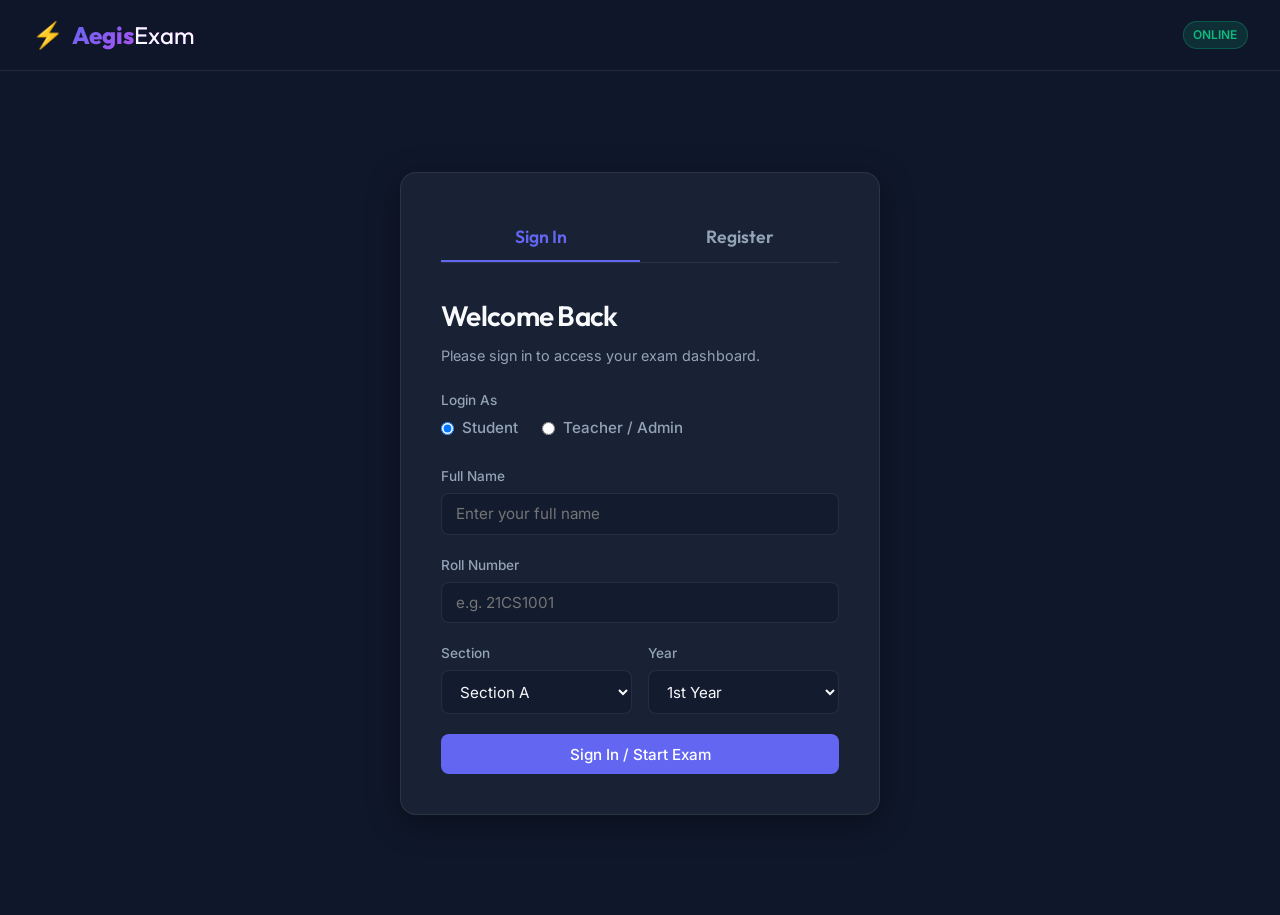
==== commit e1820f46: "Configure Vercel deployment and force online student/exam status" ====
--- a/static/index.html
+++ b/static/index.html
@@ -8,7 +8,7 @@
     <link rel="preconnect" href="https://fonts.googleapis.com">
     <link rel="preconnect" href="https://fonts.gstatic.com" crossorigin>
     <link href="https://fonts.googleapis.com/css2?family=Inter:wght@300;400;500;600;700&family=Outfit:wght@400;500;600;700;800&display=swap" rel="stylesheet">
-    <link rel="stylesheet" href="/static/css/styles.css?v=1.0.2">
+    <link rel="stylesheet" href="/static/css/styles.css?v=1.0.6">
 </head>
 <body class="dark-theme">
     <!-- Header/Navigation Bar -->
@@ -18,7 +18,7 @@
             <span class="logo-text">Aegis<span>Exam</span></span>
         </div>
         <div class="header-right">
-            <span id="connection-badge" class="badge badge-success hidden">Online</span>
+            <span id="connection-badge" class="badge badge-success">Online</span>
             <span id="user-info" class="hidden">
                 <span id="user-name">Loading...</span>
                 <span id="user-role-badge" class="role-badge">Student</span>
@@ -58,8 +58,32 @@
                     <!-- Student Login Fields -->
                     <div id="login-student-fields">
                         <div class="form-group">
+                            <label for="login-student-name">Full Name</label>
+                            <input type="text" id="login-student-name" required placeholder="Enter your full name">
+                        </div>
+                        <div class="form-group">
                             <label for="login-roll">Roll Number</label>
                             <input type="text" id="login-roll" required placeholder="e.g. 21CS1001">
+                        </div>
+                        <div class="form-row">
+                            <div class="form-group col-6">
+                                <label for="login-student-section">Section</label>
+                                <select id="login-student-section" required>
+                                    <option value="A">Section A</option>
+                                    <option value="B">Section B</option>
+                                    <option value="C">Section C</option>
+                                    <option value="D">Section D</option>
+                                </select>
+                            </div>
+                            <div class="form-group col-6">
+                                <label for="login-student-year">Year</label>
+                                <select id="login-student-year" required>
+                                    <option value="1">1st Year</option>
+                                    <option value="2">2nd Year</option>
+                                    <option value="3">3rd Year</option>
+                                    <option value="4">4th Year</option>
+                                </select>
+                            </div>
                         </div>
                     </div>
 
@@ -75,67 +99,26 @@
                         </div>
                     </div>
                     
-                    <button type="submit" class="btn btn-primary btn-block">Sign In</button>
+                    <button type="submit" class="btn btn-primary btn-block">Sign In / Start Exam</button>
                 </form>
 
                 <!-- Registration Form -->
                 <form id="register-form" class="auth-form">
-                    <h2>Create Account</h2>
-                    <p class="subtitle">Join as a teacher to schedule exams, or as a student to take them.</p>
+                    <h2>Teacher Registration</h2>
+                    <p class="subtitle">Create a teacher account to schedule exams, manage questions, and view results.</p>
                     
-                    <div class="form-group">
-                        <label>Account Role</label>
-                        <div class="role-selector" style="margin-bottom: 1.25rem;">
-                            <label class="role-option">
-                                <input type="radio" name="reg-role" value="student" checked onchange="toggleRegFields('student')">
-                                <span class="role-box">
-                                    <span class="role-title">Student</span>
-                                    <span class="role-desc">Attempt assigned exams and view results</span>
-                                </span>
-                            </label>
-                            <label class="role-option">
-                                <input type="radio" name="reg-role" value="teacher" onchange="toggleRegFields('teacher')">
-                                <span class="role-box">
-                                    <span class="role-title">Teacher / Admin</span>
-                                    <span class="role-desc">Create exams, manage questions, monitor live</span>
-                                </span>
-                            </label>
-                        </div>
-                    </div>
-
                     <div class="form-group">
                         <label for="reg-name">Full Name</label>
                         <input type="text" id="reg-name" required placeholder="John Doe">
                     </div>
 
-                    <!-- Student Registration Fields -->
-                    <div id="reg-student-fields">
-                        <div class="form-group">
-                            <label for="reg-roll">Roll Number</label>
-                            <input type="text" id="reg-roll" required placeholder="e.g. 21CS1001">
-                        </div>
-                        <div class="form-row">
-                            <div class="form-group col-6">
-                                <label for="reg-section">Section</label>
-                                <input type="text" id="reg-section" required placeholder="e.g. A">
-                            </div>
-                            <div class="form-group col-6">
-                                <label for="reg-year">Year</label>
-                                <input type="text" id="reg-year" required placeholder="e.g. 3rd Year">
-                            </div>
-                        </div>
-                    </div>
-
-                    <!-- Teacher Registration Fields -->
-                    <div id="reg-teacher-fields" class="hidden">
-                        <div class="form-group">
-                            <label for="reg-email">Email Address</label>
-                            <input type="email" id="reg-email" placeholder="john.doe@college.edu">
-                        </div>
-                        <div class="form-group">
-                            <label for="reg-password">Password</label>
-                            <input type="password" id="reg-password" placeholder="Min 6 characters">
-                        </div>
+                    <div class="form-group">
+                        <label for="reg-email">Email Address</label>
+                        <input type="email" id="reg-email" required placeholder="john.doe@college.edu">
+                    </div>
+                    <div class="form-group">
+                        <label for="reg-password">Password</label>
+                        <input type="password" id="reg-password" required placeholder="Min 6 characters">
                     </div>
 
                     <button type="submit" class="btn btn-primary btn-block">Register Account</button>
@@ -332,15 +315,22 @@
                 <div style="display: flex; flex-direction: column; align-items: flex-end; gap: 0.75rem;">
                     <div class="monitor-stats glass">
                         <div class="m-stat">
-                            <span class="m-val" id="monitor-active-count">0</span>
-                            <span class="m-lbl">Active Students</span>
+                            <span class="m-val" id="monitor-total-count">0</span>
+                            <span class="m-lbl">Total Students</span>
                         </div>
                         <div class="m-stat">
-                            <span class="m-val" id="monitor-submitted-count">0</span>
-                            <span class="m-lbl">Submitted</span>
-                        </div>
-                    </div>
-                    <button class="btn btn-outline btn-sm" onclick="exportMonitorCSV()">📥 Export Results (CSV)</button>
+                            <span class="m-val" id="monitor-completed-count">0</span>
+                            <span class="m-lbl">Completed</span>
+                        </div>
+                        <div class="m-stat">
+                            <span class="m-val" id="monitor-not-completed-count">0</span>
+                            <span class="m-lbl">Not Completed</span>
+                        </div>
+                    </div>
+                    <div style="display: flex; gap: 0.5rem;">
+                        <button class="btn btn-outline btn-sm" onclick="exportMonitorExcel()">📊 Export Results (Excel)</button>
+                        <button class="btn btn-outline btn-sm" onclick="exportMonitorCSV()">📥 Export Results (CSV)</button>
+                    </div>
                 </div>
             </div>
 
@@ -348,7 +338,10 @@
                 <table class="data-table">
                     <thead>
                         <tr>
-                            <th>Student</th>
+                            <th>Student Name</th>
+                            <th>Roll Number</th>
+                            <th>Section</th>
+                            <th>Year</th>
                             <th>Status</th>
                             <th>Started</th>
                             <th>Submitted</th>
@@ -469,21 +462,33 @@
                             <div class="form-group">
                                 <label>Options (Provide exactly 4 options)</label>
                                 <div class="options-inputs">
-                                    <div class="option-input-row">
+                                    <div class="option-input-row" style="gap: 0.5rem 0.75rem;">
                                         <span class="opt-lbl">A</span>
-                                        <input type="text" id="q-opt-a" required placeholder="Option A text">
+                                        <input type="text" id="q-opt-a" placeholder="Option A text (Optional if image loaded)" style="flex: 1; min-width: 0;">
+                                        <input type="file" id="q-opt-a-file" accept="image/*" onchange="handleOptionImageUpload('a')" style="display: none;">
+                                        <button type="button" class="btn btn-outline btn-xs" id="q-opt-a-upload-btn" onclick="document.getElementById('q-opt-a-file').click()" style="width: 90px; flex-shrink: 0; padding: 0.25rem 0.5rem; font-size: 0.75rem;">🖼️ Upload</button>
+                                        <input type="hidden" id="q-opt-a-image">
                                     </div>
-                                    <div class="option-input-row">
+                                    <div class="option-input-row" style="gap: 0.5rem 0.75rem;">
                                         <span class="opt-lbl">B</span>
-                                        <input type="text" id="q-opt-b" required placeholder="Option B text">
+                                        <input type="text" id="q-opt-b" placeholder="Option B text (Optional if image loaded)" style="flex: 1; min-width: 0;">
+                                        <input type="file" id="q-opt-b-file" accept="image/*" onchange="handleOptionImageUpload('b')" style="display: none;">
+                                        <button type="button" class="btn btn-outline btn-xs" id="q-opt-b-upload-btn" onclick="document.getElementById('q-opt-b-file').click()" style="width: 90px; flex-shrink: 0; padding: 0.25rem 0.5rem; font-size: 0.75rem;">🖼️ Upload</button>
+                                        <input type="hidden" id="q-opt-b-image">
                                     </div>
-                                    <div class="option-input-row">
+                                    <div class="option-input-row" style="gap: 0.5rem 0.75rem;">
                                         <span class="opt-lbl">C</span>
-                                        <input type="text" id="q-opt-c" required placeholder="Option C text">
+                                        <input type="text" id="q-opt-c" placeholder="Option C text (Optional if image loaded)" style="flex: 1; min-width: 0;">
+                                        <input type="file" id="q-opt-c-file" accept="image/*" onchange="handleOptionImageUpload('c')" style="display: none;">
+                                        <button type="button" class="btn btn-outline btn-xs" id="q-opt-c-upload-btn" onclick="document.getElementById('q-opt-c-file').click()" style="width: 90px; flex-shrink: 0; padding: 0.25rem 0.5rem; font-size: 0.75rem;">🖼️ Upload</button>
+                                        <input type="hidden" id="q-opt-c-image">
                                     </div>
-                                    <div class="option-input-row">
+                                    <div class="option-input-row" style="gap: 0.5rem 0.75rem;">
                                         <span class="opt-lbl">D</span>
-                                        <input type="text" id="q-opt-d" required placeholder="Option D text">
+                                        <input type="text" id="q-opt-d" placeholder="Option D text (Optional if image loaded)" style="flex: 1; min-width: 0;">
+                                        <input type="file" id="q-opt-d-file" accept="image/*" onchange="handleOptionImageUpload('d')" style="display: none;">
+                                        <button type="button" class="btn btn-outline btn-xs" id="q-opt-d-upload-btn" onclick="document.getElementById('q-opt-d-file').click()" style="width: 90px; flex-shrink: 0; padding: 0.25rem 0.5rem; font-size: 0.75rem;">🖼️ Upload</button>
+                                        <input type="hidden" id="q-opt-d-image">
                                     </div>
                                 </div>
                             </div>
@@ -510,8 +515,12 @@
                                     <input type="text" id="q-topic" placeholder="e.g. Mechanics">
                                 </div>
                                 <div class="form-group col-6">
-                                    <label for="q-image">Optional Image (Base64 URL)</label>
-                                    <input type="text" id="q-image" placeholder="data:image/png;base64,...">
+                                    <label>Optional Image</label>
+                                    <div style="display: flex; gap: 0.5rem; align-items: center;">
+                                        <input type="file" id="q-image-file" accept="image/*" onchange="handleQuestionImageUpload()" style="display: none;">
+                                        <button type="button" class="btn btn-outline btn-xs" id="q-image-upload-btn" onclick="document.getElementById('q-image-file').click()" style="padding: 0.4rem 0.8rem; font-size: 0.8rem; flex: 1;">🖼️ Upload Image</button>
+                                        <input type="hidden" id="q-image">
+                                    </div>
                                 </div>
                             </div>
 
@@ -543,8 +552,8 @@
     </div>
 
     <!-- Scripts -->
-    <script src="/static/js/app.js?v=1.0.2"></script>
-    <script src="/static/js/student.js?v=1.0.2"></script>
-    <script src="/static/js/teacher.js?v=1.0.2"></script>
+    <script src="/static/js/app.js?v=1.0.6"></script>
+    <script src="/static/js/student.js?v=1.0.6"></script>
+    <script src="/static/js/teacher.js?v=1.0.6"></script>
 </body>
 </html>
